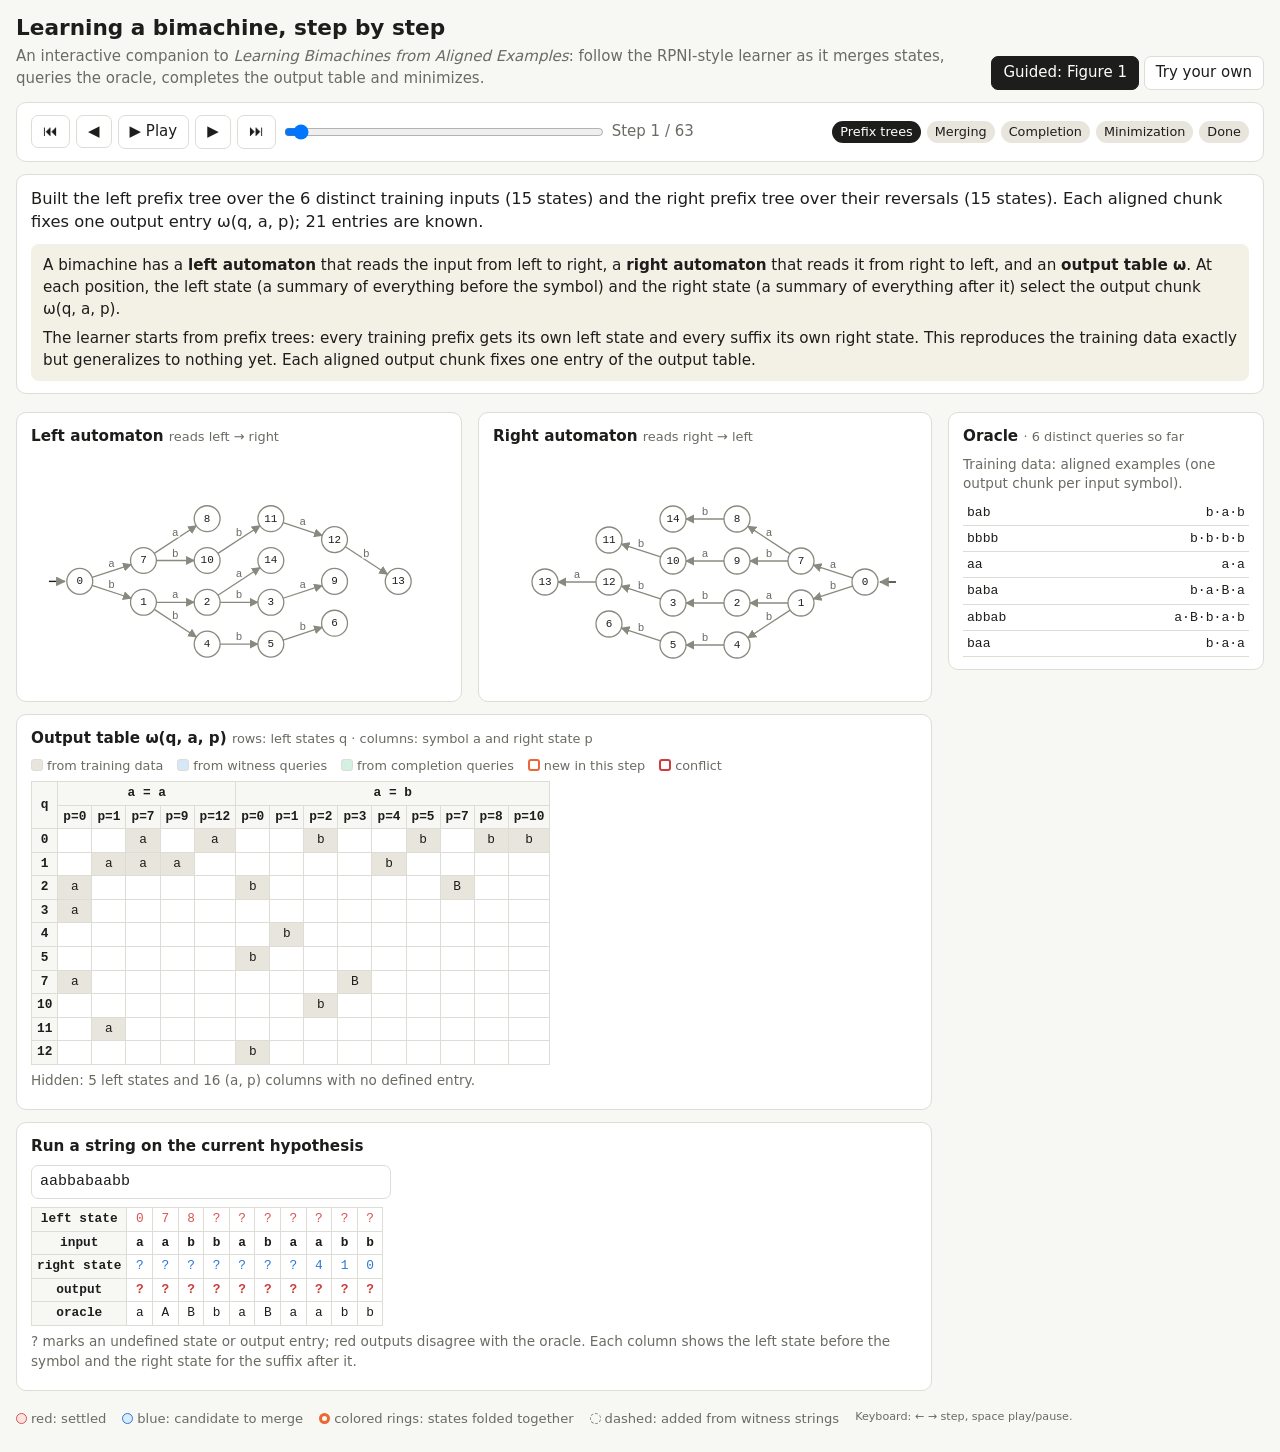
==== bimachine-learning-jsdemo/index.html @ 52b1b785 "Publish bimachine-learning JavaScript demo" ====
<!doctype html>
<html lang="en">
<head>
<meta charset="utf-8">
<meta name="viewport" content="width=device-width, initial-scale=1">
<title>Bimachine Learner, Step by Step</title>
<link rel="stylesheet" href="style.css">
</head>
<body>
<header class="top">
  <div>
    <h1>Learning a bimachine, step by step</h1>
    <p class="sub">An interactive companion to <em>Learning Bimachines from Aligned Examples</em>: follow the RPNI-style learner as it merges states, queries the oracle, completes the output table and minimizes.</p>
  </div>
  <div class="mode">
    <button id="mode-guided" class="tab active" type="button">Guided: Figure 1</button>
    <button id="mode-custom" class="tab" type="button">Try your own</button>
  </div>
</header>

<section id="custom" class="panel custom" hidden>
  <div class="custom-grid">
    <label>Task
      <select id="c-preset"></select>
    </label>
    <label>Training inputs <span class="hint">(separated by spaces; <code>-</code> is the empty string)</span>
      <textarea id="c-train" rows="2" spellcheck="false"></textarea>
    </label>
    <div class="row">
      <label>Witness budget k <input id="c-k" type="number" min="0" max="200" value="6"></label>
      <label>Witness length ≤ <input id="c-len" type="number" min="1" max="4" value="2"></label>
      <button id="c-random" type="button">Random sample</button>
      <button id="c-run" type="button" class="primary">Learn</button>
    </div>
    <details>
      <summary>Oracle (JavaScript: an input string ↦ one output chunk per symbol)</summary>
      <textarea id="c-oracle" rows="7" spellcheck="false"></textarea>
    </details>
    <p id="c-error" class="error" hidden></p>
  </div>
</section>

<section class="panel controls">
  <div class="buttons">
    <button id="b-first" type="button" title="First step (Home)">⏮</button>
    <button id="b-prev" type="button" title="Previous step (←)">◀</button>
    <button id="b-play" type="button" title="Play / pause (space)">▶ Play</button>
    <button id="b-next" type="button" title="Next step (→)">▶</button>
    <button id="b-last" type="button" title="Last step (End)">⏭</button>
    <input id="scrub" type="range" min="0" value="0" aria-label="Step">
    <span id="counter" class="counter"></span>
  </div>
  <div id="phase" class="phase"></div>
</section>

<section class="panel narration">
  <p id="step-text"></p>
  <div id="guide" class="guide" hidden></div>
</section>

<main class="grid">
  <section class="panel graph">
    <h2>Left automaton <span class="muted">reads left → right</span></h2>
    <div id="g-left" class="svgwrap"></div>
  </section>
  <section class="panel graph">
    <h2>Right automaton <span class="muted">reads right → left</span></h2>
    <div id="g-right" class="svgwrap"></div>
  </section>
  <section class="panel oracle">
    <h2>Oracle <span id="q-count" class="muted"></span></h2>
    <div id="oracle-panel"></div>
  </section>
  <section class="panel omega">
    <h2>Output table ω(q, a, p) <span class="muted">rows: left states q · columns: symbol a and right state p</span></h2>
    <div class="legend">
      <span><i class="sw data"></i>from training data</span>
      <span><i class="sw witness"></i>from witness queries</span>
      <span><i class="sw completion"></i>from completion queries</span>
      <span><i class="sw new"></i>new in this step</span>
      <span><i class="sw conflict"></i>conflict</span>
    </div>
    <div id="omega" class="tablewrap"></div>
    <div id="minimize" class="tablewrap"></div>
  </section>
  <section class="panel tester">
    <h2>Run a string on the current hypothesis</h2>
    <div class="row">
      <input id="t-input" type="text" value="aabbabaabb" spellcheck="false" aria-label="Input string">
    </div>
    <div id="t-out" class="tablewrap"></div>
  </section>
</main>

<footer class="foot">
  <span class="key"><i class="dot red"></i>red: settled</span>
  <span class="key"><i class="dot blue"></i>blue: candidate to merge</span>
  <span class="key"><i class="dot ring"></i>colored rings: states folded together</span>
  <span class="key"><i class="dot dashed"></i>dashed: added from witness strings</span>
  <span class="muted">Keyboard: ← → step, space play/pause.</span>
</footer>

<script type="module" src="viewer.js"></script>
</body>
</html>
---- bimachine-learning-jsdemo/style.css ----
:root {
  --bg: #f7f7f4;
  --panel: #ffffff;
  --ink: #1d1d1b;
  --muted: #6b6a63;
  --line: #dddcd5;
  --accent: #2a78d6;
  --red: #d9534f;
  --red-fill: #fbe3e2;
  --blue: #2a78d6;
  --blue-fill: #dcebfb;
  --node: #ffffff;
  --edge: #8a897f;
  --sink: #e9e8e2;
  --data: #e7e5dc;
  --witness: #d6e7f8;
  --completion: #d4f0e3;
  --new: #eb6834;
  --conflict: #d03b3b;
  --guide-bg: #f3f0e6;
  --mono: ui-monospace, SFMono-Regular, Menlo, Consolas, monospace;
  color-scheme: light;
}
@media (prefers-color-scheme: dark) {
  :root:not([data-theme="light"]) {
    --bg: #161615;
    --panel: #1f1f1d;
    --ink: #ecebe6;
    --muted: #a3a298;
    --line: #3a3935;
    --accent: #5aa0ee;
    --red: #ea6b67;
    --red-fill: #4a2322;
    --blue: #5aa0ee;
    --blue-fill: #1d3551;
    --node: #262624;
    --edge: #8e8d84;
    --sink: #33332f;
    --data: #3a3934;
    --witness: #23384f;
    --completion: #1f4033;
    --new: #f08050;
    --conflict: #ef5a5a;
    --guide-bg: #2a2823;
    color-scheme: dark;
  }
}

* { box-sizing: border-box; }
body {
  margin: 0;
  background: var(--bg);
  color: var(--ink);
  font: 15px/1.45 system-ui, -apple-system, "Segoe UI", sans-serif;
}
h1 { font-size: 1.35rem; margin: 0 0 .2rem; }
h2 { font-size: .95rem; margin: 0 0 .5rem; font-weight: 600; }
code { font-family: var(--mono); font-size: .9em; }
.muted, .hint { color: var(--muted); font-weight: 400; font-size: .85em; }
.top, .panel, .foot { margin: 12px 16px; }
.top { display: flex; flex-wrap: wrap; justify-content: space-between; align-items: flex-end; gap: 12px; }
.sub { margin: 0; color: var(--muted); max-width: 60rem; }
.panel { background: var(--panel); border: 1px solid var(--line); border-radius: 10px; padding: 12px 14px; }

button, select, input, textarea {
  font: inherit;
  color: var(--ink);
  background: var(--panel);
  border: 1px solid var(--line);
  border-radius: 7px;
}
button { padding: 5px 11px; cursor: pointer; }
button:hover { border-color: var(--accent); }
button.primary { background: var(--accent); color: #fff; border-color: var(--accent); }
.tab.active { background: var(--ink); color: var(--panel); border-color: var(--ink); }
input, select, textarea { padding: 5px 8px; }
textarea { width: 100%; font-family: var(--mono); font-size: .88rem; }

.custom-grid { display: grid; gap: 10px; }
.custom-grid label { display: grid; gap: 4px; }
.row { display: flex; flex-wrap: wrap; gap: 10px; align-items: end; }
.row label { display: grid; gap: 4px; }
.row input[type=number] { width: 5.5rem; }
.error { color: var(--conflict); margin: 0; white-space: pre-wrap; }

.controls { display: flex; flex-wrap: wrap; align-items: center; justify-content: space-between; gap: 10px; position: sticky; top: 0; z-index: 5; }
.buttons { display: flex; align-items: center; gap: 6px; flex-wrap: wrap; }
#scrub { width: min(320px, 40vw); }
.counter { font-variant-numeric: tabular-nums; color: var(--muted); min-width: 7rem; }
.phase { display: flex; gap: 6px; flex-wrap: wrap; }
.phase span { font-size: .8rem; padding: 2px 8px; border-radius: 99px; background: var(--data); }
.phase span.now { background: var(--ink); color: var(--panel); }

.narration { font-size: 1.02rem; }
.narration p { margin: 0; }
.guide { margin-top: 10px; padding: 10px 12px; background: var(--guide-bg); border-radius: 8px; font-size: .95rem; }
.guide p { margin: 0 0 .4rem; }
.guide p:last-child { margin-bottom: 0; }

.grid {
  display: grid;
  grid-template-columns: minmax(0, 1fr) minmax(0, 1fr) minmax(260px, 340px);
  grid-template-areas:
    "left right oracle"
    "omega omega oracle"
    "tester tester oracle";
  gap: 0;
}
.grid > .panel { margin: 6px 8px; }
.grid > .panel:nth-child(1) { grid-area: left; margin-left: 16px; }
.grid > .panel:nth-child(2) { grid-area: right; }
.oracle { grid-area: oracle; margin-right: 16px !important; align-self: start; max-height: calc(100vh - 90px); overflow: auto; position: sticky; top: 64px; }
.omega { grid-area: omega; margin-left: 16px !important; }
.tester { grid-area: tester; margin-left: 16px !important; }
@media (max-width: 1000px) {
  .grid { grid-template-columns: minmax(0, 1fr); grid-template-areas: "left" "right" "oracle" "omega" "tester"; }
  .grid > .panel { margin: 6px 16px !important; }
  .oracle { position: static; max-height: none; }
}

.svgwrap { overflow: auto; }
.svgwrap svg { display: block; margin: 0 auto; max-width: 100%; height: auto; }
.svgwrap text { font-family: var(--mono); fill: var(--ink); }
.edge { stroke: var(--edge); fill: none; stroke-width: 1.3; }
.elabel { font-size: 11px; fill: var(--muted) !important; paint-order: stroke; stroke: var(--panel); stroke-width: 3px; }
.node circle.body { fill: var(--node); stroke: var(--edge); stroke-width: 1.3; }
.node.red circle.body { fill: var(--red-fill); stroke: var(--red); stroke-width: 1.8; }
.node.blue circle.body { fill: var(--blue-fill); stroke: var(--blue); stroke-width: 1.8; }
.node.sink circle.body { fill: var(--sink); }
.node.fresh circle.body { stroke-dasharray: 3 2; }
.node text { font-size: 11px; text-anchor: middle; dominant-baseline: central; }
.node .tag { font-size: 10px; font-weight: 700; }
.ring { fill: none; stroke-width: 3; }
.startarrow { stroke: var(--ink); stroke-width: 1.4; }

.tablewrap { overflow-x: auto; }
table { border-collapse: collapse; font-family: var(--mono); font-size: .8rem; }
th, td { border: 1px solid var(--line); padding: 2px 5px; text-align: center; min-width: 1.6rem; }
th { font-weight: 600; background: var(--bg); }
td.data { background: var(--data); }
td.witness { background: var(--witness); }
td.completion { background: var(--completion); }
td.new { outline: 2px solid var(--new); outline-offset: -2px; }
td.conflict { outline: 2px solid var(--conflict); outline-offset: -2px; color: var(--conflict); font-weight: 700; }
.legend { display: flex; flex-wrap: wrap; gap: 14px; font-size: .8rem; color: var(--muted); margin-bottom: 6px; }
.sw { display: inline-block; width: 12px; height: 12px; border-radius: 3px; vertical-align: -1px; margin-right: 4px; border: 1px solid var(--line); }
.sw.data { background: var(--data); }
.sw.witness { background: var(--witness); }
.sw.completion { background: var(--completion); }
.sw.new { border: 2px solid var(--new); }
.sw.conflict { border: 2px solid var(--conflict); }
#minimize:not(:empty) { margin-top: 12px; }
#minimize h3 { font-size: .85rem; margin: 0 0 4px; }

.qlist { list-style: none; padding: 0; margin: 0; font-family: var(--mono); font-size: .82rem; }
.qlist li { padding: 3px 4px; border-bottom: 1px solid var(--line); display: flex; justify-content: space-between; gap: 8px; }
.qlist li.bad { color: var(--conflict); font-weight: 700; }
.qlist .chunks b { outline: 2px solid var(--new); outline-offset: 0; border-radius: 2px; }
.qlist li.bad .chunks b { outline-color: var(--conflict); }
.note { font-size: .85rem; color: var(--muted); margin: .4rem 0; }

#t-input { font-family: var(--mono); width: min(360px, 100%); }
#t-out { margin-top: 8px; }
#t-out td.l { color: var(--red); }
#t-out td.r { color: var(--blue); }
#t-out td.bad { color: var(--conflict); font-weight: 700; }

.foot { display: flex; flex-wrap: wrap; gap: 16px; font-size: .82rem; color: var(--muted); margin-bottom: 24px; }
.dot { display: inline-block; width: 11px; height: 11px; border-radius: 50%; vertical-align: -1px; margin-right: 4px; border: 1.5px solid var(--edge); }
.dot.red { background: var(--red-fill); border-color: var(--red); }
.dot.blue { background: var(--blue-fill); border-color: var(--blue); }
.dot.ring { border: 3px solid var(--new); }
.dot.dashed { border-style: dashed; }
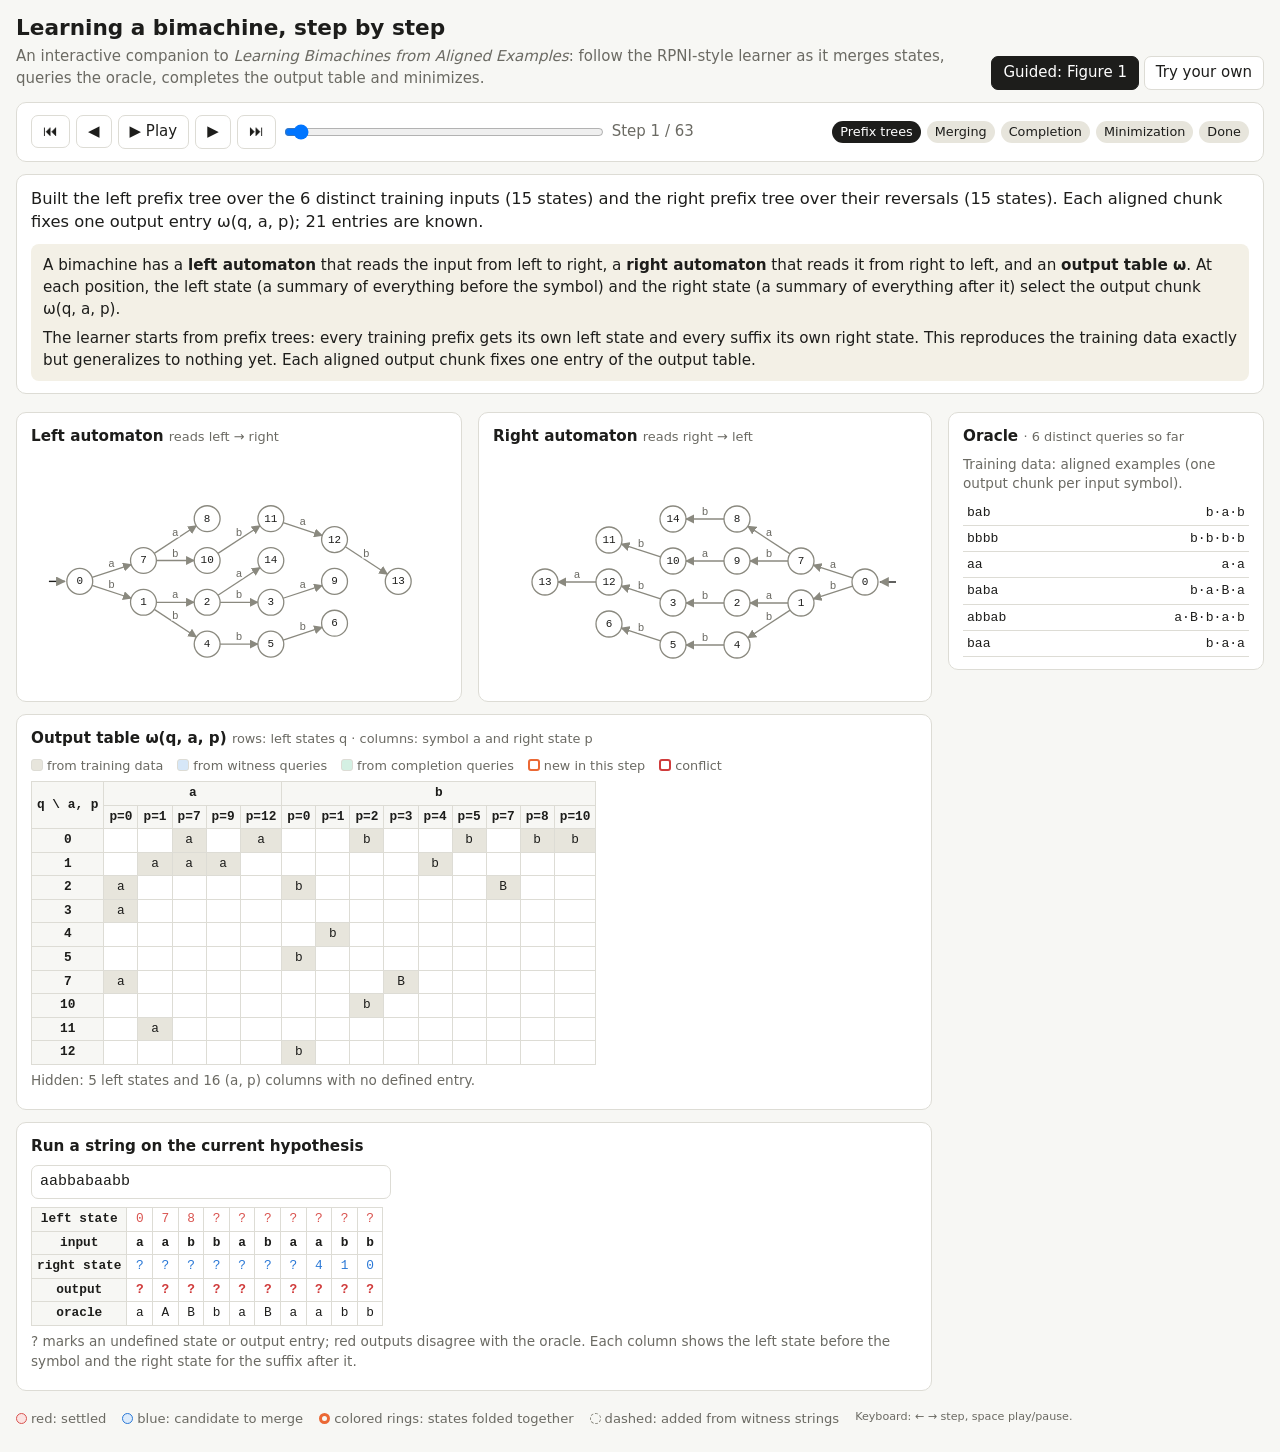
==== commit 934230bd: "Publish bimachine-learning JavaScript demo" ====
--- a/bimachine-learning-jsdemo/index.html
+++ b/bimachine-learning-jsdemo/index.html
@@ -28,7 +28,7 @@
     </label>
     <div class="row">
       <label>Witness budget k <input id="c-k" type="number" min="0" max="200" value="6"></label>
-      <label>Witness length ≤ <input id="c-len" type="number" min="1" max="4" value="2"></label>
+      <label>Witness length ≤ <input id="c-len" type="number" min="1" max="8" value="2"></label>
       <button id="c-random" type="button">Random sample</button>
       <button id="c-run" type="button" class="primary">Learn</button>
     </div>
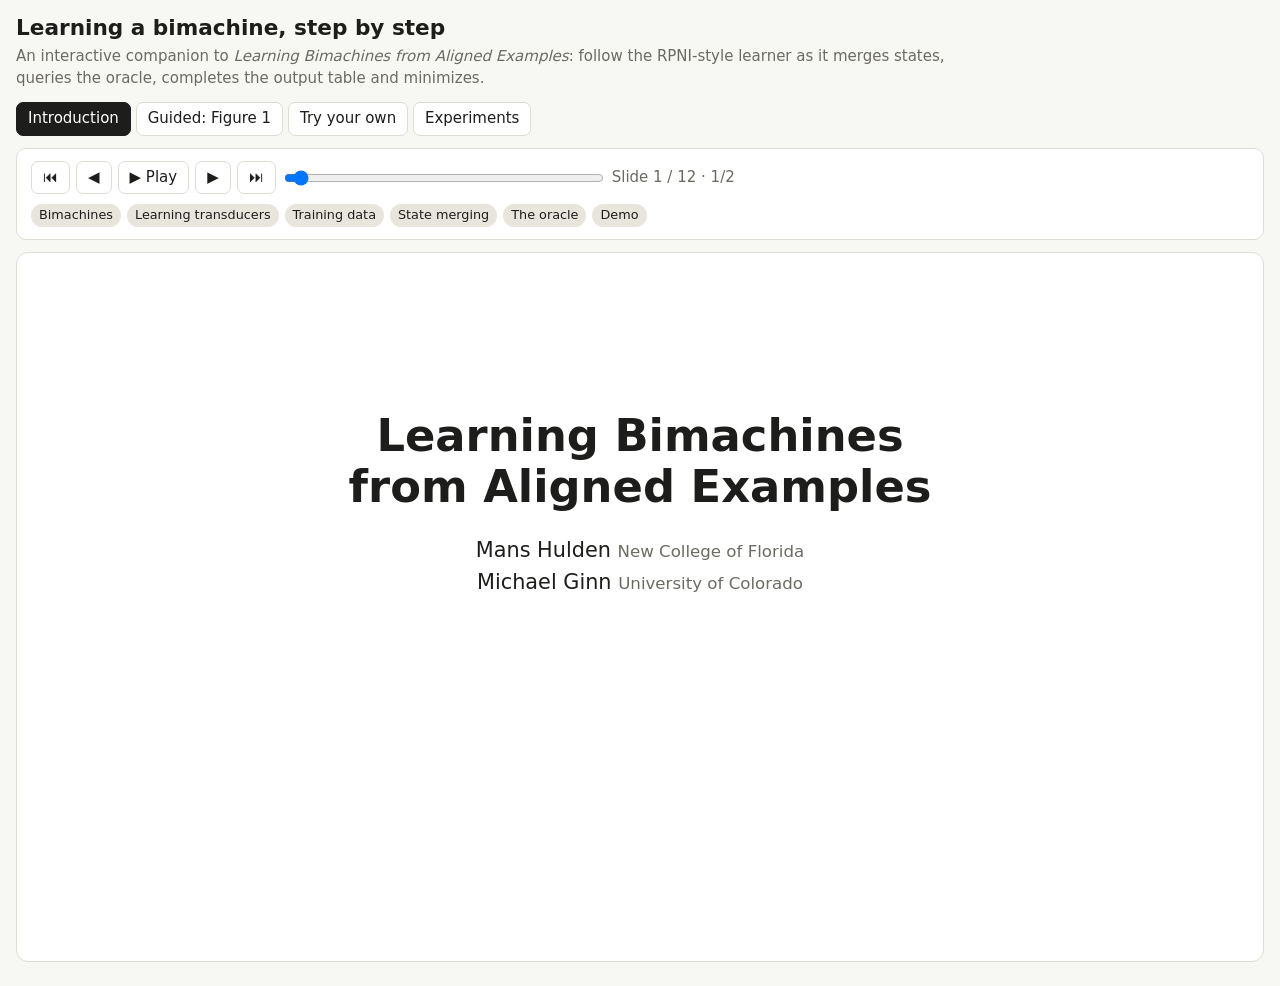
==== commit fa63408a: "Publish bimachine-learning JavaScript demo" ====
--- a/bimachine-learning-jsdemo/index.html
+++ b/bimachine-learning-jsdemo/index.html
@@ -13,8 +13,10 @@
     <p class="sub">An interactive companion to <em>Learning Bimachines from Aligned Examples</em>: follow the RPNI-style learner as it merges states, queries the oracle, completes the output table and minimizes.</p>
   </div>
   <div class="mode">
+    <button id="mode-intro" class="tab" type="button">Introduction</button>
     <button id="mode-guided" class="tab active" type="button">Guided: Figure 1</button>
     <button id="mode-custom" class="tab" type="button">Try your own</button>
+    <button id="mode-experiments" class="tab" type="button">Experiments</button>
   </div>
 </header>
 
@@ -28,7 +30,7 @@
     </label>
     <div class="row">
       <label>Witness budget k <input id="c-k" type="number" min="0" max="200" value="6"></label>
-      <label>Witness length ≤ <input id="c-len" type="number" min="1" max="8" value="2"></label>
+      <label title="Witnesses are the merged state's representative extended by a continuation (left pass) or head (right pass) of at most this length">Continuation length ≤ <input id="c-len" type="number" min="1" max="8" value="2"></label>
       <button id="c-random" type="button">Random sample</button>
       <button id="c-run" type="button" class="primary">Learn</button>
     </div>
@@ -53,12 +55,15 @@
   <div id="phase" class="phase"></div>
 </section>
 
-<section class="panel narration">
+<section id="intro" class="intro" hidden></section>
+<section id="experiments" class="intro" hidden></section>
+
+<section class="panel narration learner-only">
   <p id="step-text"></p>
   <div id="guide" class="guide" hidden></div>
 </section>
 
-<main class="grid">
+<main class="grid learner-only">
   <section class="panel graph">
     <h2>Left automaton <span class="muted">reads left → right</span></h2>
     <div id="g-left" class="svgwrap"></div>
@@ -92,7 +97,7 @@
   </section>
 </main>
 
-<footer class="foot">
+<footer class="foot learner-only">
   <span class="key"><i class="dot red"></i>red: settled</span>
   <span class="key"><i class="dot blue"></i>blue: candidate to merge</span>
   <span class="key"><i class="dot ring"></i>colored rings: states folded together</span>
--- a/bimachine-learning-jsdemo/style.css
+++ b/bimachine-learning-jsdemo/style.css
@@ -18,6 +18,10 @@
   --new: #eb6834;
   --conflict: #d03b3b;
   --guide-bg: #f3f0e6;
+  --lt: #7a45b8;
+  --rt: #c96a14;
+  --cap: #138a52;
+  --dead: #b9b7ad;
   --mono: ui-monospace, SFMono-Regular, Menlo, Consolas, monospace;
   color-scheme: light;
 }
@@ -42,11 +46,16 @@
     --new: #f08050;
     --conflict: #ef5a5a;
     --guide-bg: #2a2823;
+    --lt: #b48cf0;
+    --rt: #f0a35a;
+    --cap: #4cc98c;
+    --dead: #5a5952;
     color-scheme: dark;
   }
 }
 
 * { box-sizing: border-box; }
+[hidden] { display: none !important; }
 body {
   margin: 0;
   background: var(--bg);
@@ -171,3 +180,231 @@
 .dot.blue { background: var(--blue-fill); border-color: var(--blue); }
 .dot.ring { border: 3px solid var(--new); }
 .dot.dashed { border-style: dashed; }
+
+/* ------------------------------------------------------------------------ */
+/* Introduction slides                                                       */
+/* ------------------------------------------------------------------------ */
+
+.phase span.jump { cursor: pointer; }
+.intro { margin: 12px 16px 24px; }
+.slide {
+  background: var(--panel); border: 1px solid var(--line); border-radius: 12px;
+  padding: 26px 36px 30px; min-height: calc(100vh - 190px);
+  font-size: 1.25rem; line-height: 1.5;
+  max-width: 1280px; margin: 0 auto;
+}
+.slide .kicker { font-size: .8rem; text-transform: uppercase; letter-spacing: .08em; color: var(--muted); }
+.slide .stitle { font-size: 2rem; margin: .1rem 0 1rem; font-weight: 650; }
+.slide h3 { font-size: 1.05rem; margin: .2rem 0 .4rem; }
+.slide p { margin: .4rem 0; }
+.slide .note { font-size: .95rem; }
+.slide .lead { font-size: 1.35rem; }
+.slide .mono { font-family: var(--mono); }
+.slide .mono.big, .slide .big.mono { font-size: 1.6rem; letter-spacing: .04em; }
+.slide [data-b]:not(.shown) { visibility: hidden; }
+.slide [data-b].enter { animation: rise .45s ease-out both; }
+@keyframes rise { from { opacity: 0; transform: translateY(8px); } to { opacity: 1; transform: none; } }
+.slide .pop { animation: pop .35s ease-out both; }
+@keyframes pop { from { opacity: 0; } to { opacity: 1; } }
+.slide .row { align-items: center; gap: 16px; margin: .4rem 0; }
+.slide .lt { color: var(--lt); }
+.slide .rt { color: var(--rt); }
+.slide .cap { color: var(--cap); font-weight: 700; }
+.slide .muted { font-size: .8em; }
+.slide button.big { font-size: 1.1rem; padding: 10px 18px; }
+
+.titleslide { display: grid; place-content: center; text-align: center; min-height: calc(100vh - 260px); }
+.titleslide h1.big { font-size: 2.8rem; line-height: 1.15; margin: 0 0 1rem; }
+.titleslide .authors { font-size: 1.3rem; }
+.titleslide .outline { text-align: left; margin: 1.6rem auto 0; font-size: 1.1rem; color: var(--muted); }
+
+.conds { margin: .2rem 0 1rem; }
+.example { margin: 1rem 0; }
+.pairrow { display: flex; align-items: baseline; gap: 18px; margin: .35rem 0; flex-wrap: wrap; }
+.pairrow .lab { min-width: 5rem; color: var(--muted); font-size: 1rem; }
+.pairrow .arrow { color: var(--muted); }
+.pairrow .safe { color: var(--muted); }
+.inbox { font-size: 1rem; color: var(--muted); display: inline-flex; gap: 8px; align-items: center; }
+.inbox input { font-family: var(--mono); font-size: 1.1rem; width: 15rem; color: var(--ink); }
+.takeaway { margin-top: 1rem; padding: 12px 16px; background: var(--guide-bg); border-radius: 10px; }
+
+.two { display: grid; grid-template-columns: minmax(0, 1.4fr) minmax(0, 1fr); gap: 28px; align-items: start; }
+.two.even { grid-template-columns: minmax(0, 1fr) minmax(0, 1fr); }
+@media (max-width: 900px) { .two, .two.even { grid-template-columns: minmax(0, 1fr); } .slide { padding: 18px 16px; } }
+
+.fig svg { display: block; width: 100%; height: auto; max-height: 52vh; }
+.fig.small svg { max-width: 300px; }
+.machine text { font-family: var(--mono); fill: var(--ink); font-size: 15px; }
+.machine .edge { fill: none; stroke: var(--edge); stroke-width: 1.6; }
+.machine .ah { fill: var(--edge); }
+.machine .elabel { font-size: 14px; paint-order: stroke; stroke: var(--panel); stroke-width: 4px; fill: var(--ink); }
+.machine .edge.guess { stroke: var(--new); stroke-width: 2.6; }
+.machine .ah.guess, .machine .elabel.guess { fill: var(--new); }
+.machine .edge.dim { stroke: var(--dead); }
+.machine .ah.dim { fill: var(--dead); }
+.machine .elabel.dim { fill: var(--muted); }
+.machine .mnode .body { fill: var(--node); stroke: var(--ink); stroke-width: 1.6; }
+.machine .mnode .inner { fill: none; stroke: var(--ink); stroke-width: 1.3; }
+.machine.left .mnode .body { stroke: var(--lt); }
+.machine.right .mnode .body { stroke: var(--rt); }
+.machine.left .mnode.hl .body { fill: var(--lt); }
+.machine.right .mnode.hl .body { fill: var(--rt); }
+.machine .mnode.hl text { fill: var(--panel); font-weight: 700; }
+
+.trellis text, .trace text { font-family: var(--mono); fill: var(--ink); }
+.trellis .rowlab, .trace .rowlab { font-size: 12px; fill: var(--muted); }
+.trace .rowlab.lt { fill: var(--lt); }
+.trace .rowlab.rt { fill: var(--rt); }
+.trellis .sym, .trace .sym { font-size: 18px; font-weight: 700; }
+.trellis .osym, .trace .osym { font-size: 18px; }
+.trellis .osym.cap, .trace .osym.cap { fill: var(--cap); font-weight: 700; }
+.tedge { stroke-width: 2; }
+.tedge.live { stroke: var(--cap); stroke-width: 2.6; }
+.tedge.dead { stroke: var(--dead); stroke-dasharray: 4 3; }
+.tnode.live { fill: var(--cap); }
+.tnode.dead { fill: var(--panel); stroke: var(--dead); stroke-width: 1.6; }
+.tnode-final { fill: none; stroke: var(--cap); stroke-width: 1.6; }
+.stuck { font-size: 11px; fill: var(--conflict) !important; }
+.sw-live, .sw-dead { display: inline-block; width: 22px; height: 0; vertical-align: middle; border-top: 3px solid var(--cap); }
+.sw-dead { border-top: 2px dashed var(--dead); }
+.trellisbox { margin-top: .6rem; }
+
+.trace .st { font-size: 16px; font-weight: 700; }
+.trace .st.lt { fill: var(--lt); }
+.trace .st.rt { fill: var(--rt); }
+.trace .tarrow { stroke-width: 1.4; marker-end: none; }
+.trace .tarrow.lt { stroke: var(--lt); opacity: .45; }
+.trace .tarrow.rt { stroke: var(--rt); opacity: .45; }
+.trace .selbox { fill: none; stroke: var(--ink); stroke-width: 1.5; }
+.trace .selbox.lt { stroke: var(--lt); }
+.trace .selbox.rt { stroke: var(--rt); }
+.trace .selbox.out { stroke: var(--cap); }
+.trace .hit { fill: transparent; cursor: pointer; }
+.trace .hit:hover { fill: var(--ink); fill-opacity: .05; }
+.caption { font-size: 1.05rem; min-height: 1.6em; }
+
+.bm { display: grid; grid-template-columns: repeat(3, minmax(0, 1fr)); gap: 20px; align-items: start; }
+@media (max-width: 900px) { .bm { grid-template-columns: minmax(0, 1fr); } }
+table.omega-fig { font-size: 1.05rem; margin-top: 8px; }
+table.omega-fig td, table.omega-fig th { padding: 4px 10px; }
+table.omega-fig th.lt { color: var(--lt); }
+table.omega-fig th.rt { color: var(--rt); }
+table.omega-fig td.hl { outline: 3px solid var(--cap); outline-offset: -3px; }
+
+.points { padding-left: 1.2rem; }
+.points li { margin: .7rem 0; }
+.points.small { font-size: 1.05rem; }
+.sizes { margin-top: .4rem; }
+.sizes label { display: inline-flex; gap: 8px; align-items: center; font-size: 1rem; }
+.bars { display: grid; gap: 8px; margin: .6rem 0; }
+.bar { display: grid; grid-template-columns: 8.5rem minmax(0, 1fr); align-items: center; gap: 4px 12px; font-size: 1rem; }
+.bar .bfill { height: 22px; border-radius: 5px; display: block; transition: width .3s; min-width: 3px; }
+.bar .bfill.bm { background: var(--cap); }
+.bar .bfill.fst { background: var(--new); }
+.bar .bval { grid-column: 2; font-family: var(--mono); font-size: .9rem; color: var(--muted); }
+
+table.lit { width: 100%; font-family: inherit; font-size: 1.15rem; }
+table.lit td { text-align: left; padding: 12px 14px; vertical-align: top; }
+table.lit td:first-child { width: 30%; }
+table.lit tr.us td { background: var(--guide-bg); }
+
+.delay { margin: 1rem 0; }
+.delay label { font-size: 1rem; display: inline-flex; gap: 8px; align-items: center; }
+
+.chips { display: flex; flex-wrap: wrap; gap: 6px; margin: .4rem 0; }
+.chip { font-family: var(--mono); font-size: .95rem; padding: 2px 8px; border: 1px solid var(--line); border-radius: 6px; }
+.chip.good { border-color: var(--cap); color: var(--cap); font-weight: 700; }
+table.align { font-size: 1.15rem; margin: .5rem 0; }
+table.align td { min-width: 2.2rem; padding: 3px 6px; }
+table.align tr:first-child td { font-weight: 700; }
+
+.rpni { display: grid; grid-template-columns: minmax(0, 1fr) minmax(0, 1.6fr); gap: 28px; align-items: start; }
+@media (max-width: 900px) { .rpni { grid-template-columns: minmax(0, 1fr); } }
+.rpni .sample p { font-size: 1.05rem; }
+.rpni .steps { font-size: 1rem; padding-left: 1.2rem; }
+.rpni .red { color: var(--red); font-weight: 700; }
+.rpni .blue { color: var(--blue); font-weight: 700; }
+.slide .svgwrap svg { max-height: 50vh; width: auto; max-width: 100%; }
+.node circle.accept { fill: none; stroke: var(--edge); stroke-width: 1.2; }
+.node.red circle.accept { stroke: var(--red); }
+.node.blue circle.accept { stroke: var(--blue); }
+.node.reject circle.body { stroke-dasharray: 3 2; }
+.node .rsign { font-size: 16px; font-weight: 700; fill: var(--conflict) !important; }
+.node.conflict circle.body { stroke: var(--conflict); stroke-width: 3; }
+
+.ptas { display: grid; grid-template-columns: minmax(0, 1fr) minmax(0, 1fr); gap: 20px; }
+@media (max-width: 900px) { .ptas { grid-template-columns: minmax(0, 1fr); } }
+.ptas .svgwrap svg { max-height: 34vh; }
+table.map { width: 100%; font-family: inherit; font-size: 1.05rem; margin-top: .6rem; }
+table.map td, table.map th { text-align: left; padding: 6px 10px; }
+
+.slide .qlist.big { font-size: 1.05rem; }
+.slide .qlist li.bad b { outline: 2px solid var(--conflict); border-radius: 2px; }
+.slide .ex { margin-bottom: 1rem; }
+
+#fst svg { max-height: 40vh; }
+#trellis svg { max-width: min(100%, 880px); margin: 0 auto; }
+#bm-trace svg { max-width: min(100%, 900px); margin: 0 auto; }
+.rpni .svgwrap svg { width: 100%; height: auto; max-height: 60vh; }
+.trellis .rowlab { font-size: 13px; }
+#trellis svg { max-height: 36vh; }
+
+.machine .mnode.promise .body { fill: var(--new); stroke: var(--new); stroke-width: 2.6; }
+.machine .mnode.promise text { fill: #fff; font-weight: 700; }
+
+/* ------------------------------------------------------------------------ */
+/* Experiments slides                                                        */
+/* ------------------------------------------------------------------------ */
+
+.charts { display: grid; grid-template-columns: repeat(3, minmax(0, 1fr)); gap: 12px; }
+@media (max-width: 900px) { .charts { grid-template-columns: minmax(0, 1fr); } }
+.chart { width: 100%; height: auto; max-height: 46vh; }
+.chart text { font-family: system-ui, sans-serif; fill: var(--ink); }
+.chart .ctitle { font-size: 13px; font-weight: 600; }
+.chart .tick { font-size: 11px; fill: var(--muted); }
+.chart .grid { stroke: var(--line); stroke-width: 1; }
+.chart circle { cursor: default; }
+.clegend { display: flex; flex-wrap: wrap; gap: 6px 16px; font-size: .95rem; margin-bottom: 6px; }
+.clegend i { display: inline-block; width: 12px; height: 12px; border-radius: 3px; margin-right: 5px; vertical-align: -1px; }
+.clegend span.off { opacity: .3; }
+.clegend b { display: inline-block; width: 24px; height: 0; margin-right: 6px; vertical-align: middle; border-top: 3px solid var(--ink); }
+.clegend b.ldash { border-top: 2px dashed var(--ink); }
+
+table.cov { font-family: inherit; font-size: 1rem; }
+table.cov td, table.cov th { padding: 5px 9px; }
+table.cov tbody th { text-align: left; font-weight: 500; }
+table.cov td.short { background: var(--guide-bg); font-weight: 700; }
+
+table.cmp td:first-child { width: 14%; }
+table.cmp th { font-size: 1.05rem; }
+
+table.ostia { width: 100%; font-family: inherit; font-size: 1rem; }
+table.ostia td { text-align: left; padding: 4px 8px; vertical-align: middle; }
+table.ostia td:first-child { width: 32%; }
+table.ostia td.sbars { width: 52%; }
+table.ostia td.sbars div, table.ostia td.acc div { display: flex; align-items: center; gap: 8px; height: 18px; }
+table.ostia td.acc { font-family: var(--mono); font-size: .9rem; }
+table.ostia td.acc div.bad { color: var(--conflict); }
+table.ostia td.acc div.ok { color: var(--cap); }
+table.ostia tr.sub td { background: var(--guide-bg); }
+.sbar { display: inline-block; height: 12px; border-radius: 3px; min-width: 3px; }
+.sbar.ours, .sw-ours { background: var(--cap); }
+.sbar.ostia, .sw-ostia { background: var(--new); }
+.sw-ours, .sw-ostia { display: inline-block; width: 14px; height: 10px; border-radius: 2px; margin: 0 4px 0 8px; }
+.bnum { font-family: var(--mono); font-size: .85rem; color: var(--muted); white-space: nowrap; }
+.tag { font-size: .7rem; padding: 1px 6px; border-radius: 99px; background: var(--data); color: var(--muted); }
+
+table.small, table.ksweep { font-family: inherit; font-size: 1rem; width: 100%; }
+table.small td, table.small th, table.ksweep td, table.ksweep th { padding: 4px 10px; text-align: left; }
+table.small td.tcell { font-family: var(--mono); font-size: .92rem; }
+td.ok { background: var(--completion); }
+td.mid { background: var(--witness); }
+td.bad { background: color-mix(in srgb, var(--conflict) 16%, var(--panel)); }
+td.to { color: var(--muted); font-style: italic; background: var(--sink); }
+table.ksweep { max-width: 640px; font-family: var(--mono); }
+.fig.short .chart { max-height: 30vh; }
+.covbox { margin-top: .4rem; }
+table.ostia { table-layout: fixed; }
+table.ostia td { padding: 2px 8px; }
+table.ostia td.sbars div, table.ostia td.acc div { height: 16px; }
+table.ostia td.sbars div > .sbar { flex: none; }
